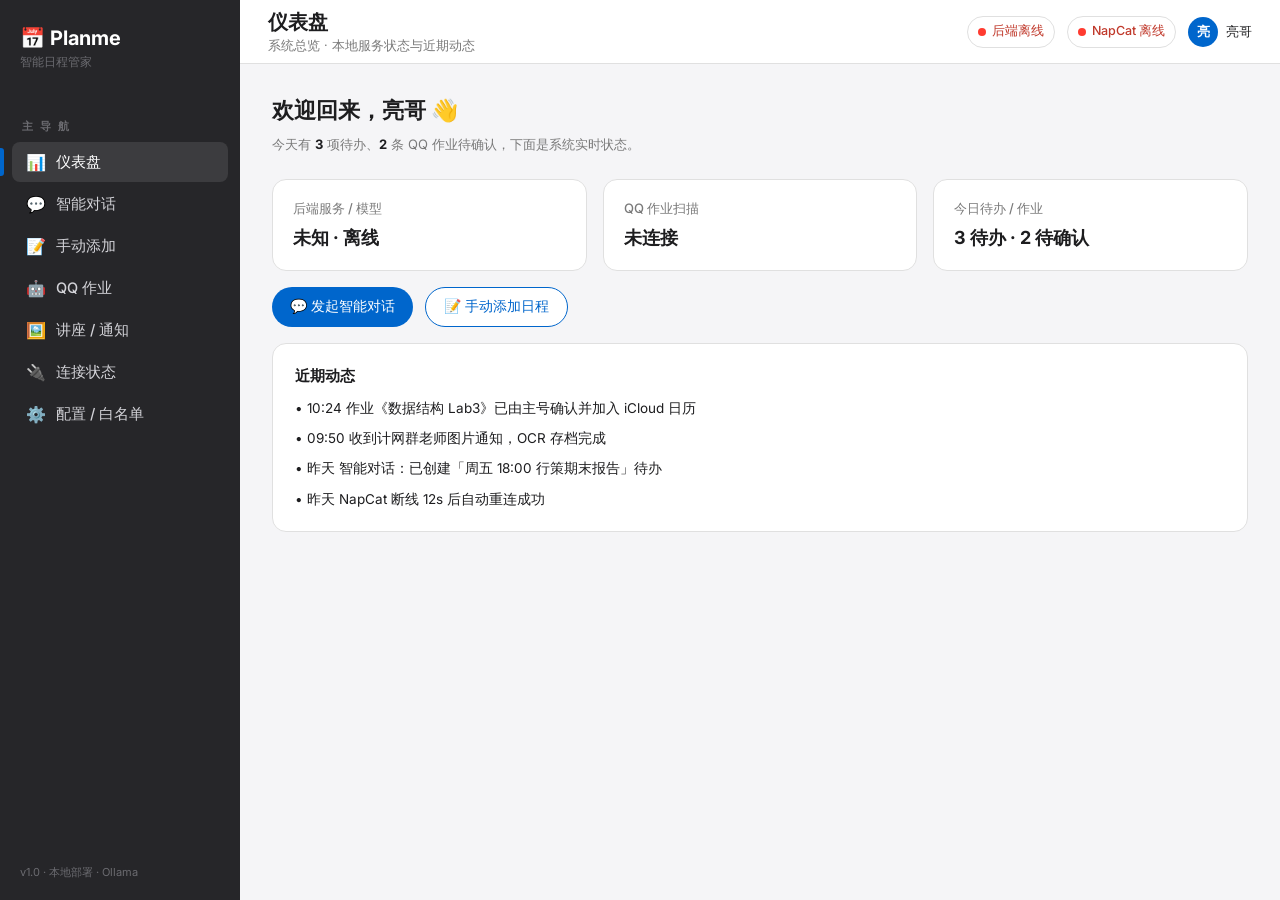
==== web/frontend/index.html @ ec2de853 "feat: 内置前端 SPA 接管 UI，多轮对话记忆 + 白名单在线编辑，移除 Streamlit 过渡方案 - 前端：web/frontend/ 原生 SPA（HTML/CSS/JS），经 app" ====
<!DOCTYPE html>
<html lang="zh-CN">
<head>
  <meta charset="UTF-8" />
  <meta name="viewport" content="width=device-width, initial-scale=1.0" />
  <title>Planme · 智能日程管家</title>
  <link rel="preconnect" href="https://fonts.googleapis.com" />
  <link rel="preconnect" href="https://fonts.gstatic.com" crossorigin />
  <link href="https://fonts.googleapis.com/css2?family=Inter:wght@400;500;600;700&display=swap" rel="stylesheet" />
  <link rel="stylesheet" href="styles.css" />
</head>
<body>
  <div class="app">
    <!-- ============ 侧边栏 ============ -->
    <aside class="sidebar">
      <div class="brand">
        <div class="brand-logo">📅 Planme</div>
        <div class="brand-sub">智能日程管家</div>
      </div>
      <div class="nav-label">主 导 航</div>
      <nav class="nav">
        <a class="nav-item" data-route="dashboard"><span class="nav-bar"></span><span class="nav-ico">📊</span>仪表盘</a>
        <a class="nav-item" data-route="chat"><span class="nav-bar"></span><span class="nav-ico">💬</span>智能对话</a>
        <a class="nav-item" data-route="manual"><span class="nav-bar"></span><span class="nav-ico">📝</span>手动添加</a>
        <a class="nav-item" data-route="homework"><span class="nav-bar"></span><span class="nav-ico">🤖</span>QQ 作业</a>
        <a class="nav-item" data-route="lecture"><span class="nav-bar"></span><span class="nav-ico">🖼️</span>讲座 / 通知</a>
        <a class="nav-item" data-route="status"><span class="nav-bar"></span><span class="nav-ico">🔌</span>连接状态</a>
        <a class="nav-item" data-route="config"><span class="nav-bar"></span><span class="nav-ico">⚙️</span>配置 / 白名单</a>
      </nav>
      <div class="sidebar-foot">v1.0 · 本地部署 · Ollama</div>
    </aside>

    <!-- ============ 主区域 ============ -->
    <div class="main">
      <header class="topbar">
        <div class="topbar-title">
          <div class="tt-main" id="ttMain">仪表盘</div>
          <div class="tt-sub" id="ttSub">系统总览 · 本地服务状态与近期动态</div>
        </div>
        <div class="topbar-right">
          <div class="pill" id="pillBackend"><span class="dot"></span><span class="pill-txt">后端正常</span></div>
          <div class="pill" id="pillNapcat"><span class="dot"></span><span class="pill-txt">NapCat 已连接</span></div>
          <div class="user">
            <div class="user-avatar">亮</div>
            <div class="user-name">亮哥</div>
          </div>
        </div>
      </header>

      <main class="content">
        <!-- ============ 仪表盘 ============ -->
        <section class="page" id="page-dashboard" data-route="dashboard">
          <div class="h1">欢迎回来，亮哥 👋</div>
          <div class="h2">今天有 <b id="dbTodo">3</b> 项待办、<b id="dbHw">2</b> 条 QQ 作业待确认，下面是系统实时状态。</div>
          <div class="card-row">
            <div class="stat-card">
              <div class="stat-label">后端服务 / 模型</div>
              <div class="stat-value" id="dbModel">qwen2.5:7b · 正常</div>
            </div>
            <div class="stat-card">
              <div class="stat-label">QQ 作业扫描</div>
              <div class="stat-value" id="dbScanner">运行中 · 0 待确认</div>
            </div>
            <div class="stat-card">
              <div class="stat-label">今日待办 / 作业</div>
              <div class="stat-value" id="dbToday">3 待办 · 2 待确认</div>
            </div>
          </div>
          <div class="btn-row">
            <button class="btn btn-primary" data-goto="chat">💬 发起智能对话</button>
            <button class="btn btn-outline" data-goto="manual">📝 手动添加日程</button>
          </div>
          <div class="card">
            <div class="card-head">近期动态</div>
            <div class="activity">
              <div class="act-item">• 10:24 作业《数据结构 Lab3》已由主号确认并加入 iCloud 日历</div>
              <div class="act-item">• 09:50 收到计网群老师图片通知，OCR 存档完成</div>
              <div class="act-item">• 昨天 智能对话：已创建「周五 18:00 行策期末报告」待办</div>
              <div class="act-item">• 昨天 NapCat 断线 12s 后自动重连成功</div>
            </div>
          </div>
        </section>

        <!-- ============ 智能对话 ============ -->
        <section class="page hidden" id="page-chat" data-route="chat">
          <div class="chat-wrap">
            <div class="chat-messages" id="chatMessages"></div>
            <div class="chat-input">
              <input id="chatInput" type="text" placeholder="输入日程或需求，例如：明天下午5点图书馆打游戏2小时" autocomplete="off" />
              <button class="btn btn-primary" id="chatSend">发送</button>
            </div>
          </div>
        </section>

        <!-- ============ 手动添加 ============ -->
        <section class="page hidden" id="page-manual" data-route="manual">
          <div class="form-card">
            <div class="form-title">手动添加日程 / 待办</div>
            <div class="form-sub">绕过 AI，直接写入 iCloud 日历（CalDAV）</div>

            <label class="field-label">类型 item_type · Event=日程/会议，Todo=待办/提醒</label>
            <div class="seg" id="manualType">
              <button class="seg-btn active" data-type="Event">📅 Event 日程</button>
              <button class="seg-btn" data-type="Todo">📌 Todo 待办</button>
            </div>

            <label class="field-label">标题 summary *</label>
            <input class="inp" id="mSummary" placeholder="产品需求评审会议" />

            <label class="field-label">开始时间 start_time * · 格式 YYYY-MM-DDTHH:MM:SS（不带时区）</label>
            <div class="row-2">
              <input class="inp" id="mDate" type="date" />
              <input class="inp" id="mTime" type="time" value="18:00" />
            </div>

            <label class="field-label">持续时长 duration_minutes（仅 Event 生效）</label>
            <input class="inp" id="mDuration" placeholder="60（分钟）" />

            <label class="field-label">地点 / 会议链接 location</label>
            <input class="inp" id="mLocation" placeholder="图书馆 / https://meeting.tencent.com/xxx" />

            <label class="field-label">关联 URL url</label>
            <input class="inp" id="mUrl" placeholder="https://example.com/..." />

            <label class="field-label">备注 description</label>
            <textarea class="inp area" id="mDesc" placeholder="可选，填写备注信息…"></textarea>

            <button class="btn btn-primary full" id="manualSubmit">🚀 直接提交至 iCloud</button>
          </div>
        </section>

        <!-- ============ QQ 作业 ============ -->
        <section class="page hidden" id="page-homework" data-route="homework">
          <div class="toolbar">
            <div class="chips" id="hwChips">
              <button class="chip active" data-status="all">全部 <span id="cntAll">0</span></button>
              <button class="chip" data-status="pending">待确认 <span id="cntPending">0</span></button>
              <button class="chip" data-status="confirmed">已确认 <span id="cntConfirmed">0</span></button>
              <button class="chip" data-status="ignored">已忽略 <span id="cntIgnored">0</span></button>
            </div>
            <button class="btn btn-outline sm" id="hwRefresh">🔄 刷新</button>
          </div>
          <div class="card list-card">
            <div class="table-head">
              <div class="th th-sub">科目 / 作业</div>
              <div class="th">截止</div>
              <div class="th">群</div>
              <div class="th">置信度</div>
              <div class="th">状态</div>
            </div>
            <div id="hwRows"></div>
            <div class="empty hidden" id="hwEmpty">暂无作业数据</div>
          </div>
        </section>

        <!-- ============ 讲座 / 通知 ============ -->
        <section class="page hidden" id="page-lecture" data-route="lecture">
          <div class="h2" id="lecNote">白名单群图片经 OCR 后存档于此（Web 只读）。</div>
          <div class="card-grid" id="lecGrid"></div>
          <div class="empty hidden" id="lecEmpty">暂无讲座 / 通知存档</div>
        </section>

        <!-- ============ 连接状态 ============ -->
        <section class="page hidden" id="page-status" data-route="status">
          <div class="h1 sm">连接与运行状态</div>
          <div class="status-list" id="statusList"></div>
          <div class="card">
            <div class="card-head">事件 / 错误日志</div>
            <div class="activity" id="statusLog"></div>
          </div>
          <div class="h1 sm">接口契约速查（前后端数据格式约定）</div>
          <div class="card list-card">
            <div class="table-head">
              <div class="th" style="width:90px">方法</div>
              <div class="th" style="width:280px">路径</div>
              <div class="th">说明 / 请求·响应</div>
            </div>
            <div class="api-row"><div class="th" style="width:90px;color:#1a8f3c;font-weight:700">GET</div><div class="th" style="width:280px;font-weight:600">/api/health</div><div class="th" style="font-weight:400;color:#7a7a7a">健康检查 → {status, agent_model, timezone}</div></div>
            <div class="api-row"><div class="th" style="width:90px;color:#0066cc;font-weight:700">POST</div><div class="th" style="width:280px;font-weight:600">/api/chat</div><div class="th" style="font-weight:400;color:#7a7a7a">自然语言建日程 · 请求 {text, history?} → {status, message, data}</div></div>
            <div class="api-row"><div class="th" style="width:90px;color:#0066cc;font-weight:700">POST</div><div class="th" style="width:280px;font-weight:600">/api/manual-item</div><div class="th" style="font-weight:400;color:#7a7a7a">手动建日程 · 请求 CalendarItemSchema → {status, message, data}</div></div>
            <div class="api-row"><div class="th" style="width:90px;color:#1a8f3c;font-weight:700">GET</div><div class="th" style="width:280px;font-weight:600">/api/homework/items</div><div class="th" style="font-weight:400;color:#7a7a7a">作业落库列表（权威）→ {items:[subject, deadline, status, confidence…]}</div></div>
            <div class="api-row"><div class="th" style="width:90px;color:#1a8f3c;font-weight:700">GET</div><div class="th" style="width:280px;font-weight:600">/api/napcat/status</div><div class="th" style="font-weight:400;color:#7a7a7a">NapCat 连接 / 扫描器运行 → {connected, scanner_running}</div></div>
            <div class="api-row"><div class="th" style="width:90px;color:#1a8f3c;font-weight:700">GET</div><div class="th" style="width:280px;font-weight:600">/api/lecture/notes</div><div class="th" style="font-weight:400;color:#7a7a7a">讲座 OCR 存档 → {notes:[ocr_md, status…], pending}</div></div>
            <div class="api-row"><div class="th" style="width:90px;color:#1a8f3c;font-weight:700">GET/POST</div><div class="th" style="width:280px;font-weight:600">/api/config/whitelist</div><div class="th" style="font-weight:400;color:#7a7a7a">白名单读取 / 更新 → {homework_groups, image_groups}</div></div>
          </div>
        </section>

        <!-- ============ 配置 / 白名单 ============ -->
        <section class="page hidden" id="page-config" data-route="config">
          <div class="h1 sm">配置 / 白名单</div>
          <div class="h2">编辑两个群白名单，保存后重启 homework 扫描器生效。白名单为空 = 关闭对应扫描。</div>

          <div class="card config-card">
            <div class="card-head">🤖 作业扫描群 <span class="muted">qq.group_whitelist</span></div>
            <div class="config-desc">仅这些群、且发送人为老师（群主/管理员或指定 QQ）的作业会被识别。</div>
            <div class="chips-edit" id="hwWhitelist"></div>
            <div class="add-row">
              <input class="inp sm" id="hwAdd" type="number" placeholder="输入群号，如 1103480618" />
              <button class="btn btn-outline sm" id="hwAddBtn">+ 添加</button>
              <button class="btn btn-primary sm" id="hwSaveBtn">💾 保存作业白名单</button>
            </div>
          </div>

          <div class="card config-card">
            <div class="card-head">🖼️ 图片 OCR 群 <span class="muted">image.group_whitelist</span></div>
            <div class="config-desc">这些群里的所有图片都视为讲座/通知，直接落盘 + OCR 存档（不要求发送人身份）。</div>
            <div class="chips-edit" id="imgWhitelist"></div>
            <div class="add-row">
              <input class="inp sm" id="imgAdd" type="number" placeholder="输入群号，如 1104620939" />
              <button class="btn btn-outline sm" id="imgAddBtn">+ 添加</button>
              <button class="btn btn-primary sm" id="imgSaveBtn">💾 保存图片白名单</button>
            </div>
          </div>
        </section>
      </main>
    </div>
  </div>

  <div class="toast hidden" id="toast"></div>
  <script src="app.js"></script>
</body>
</html>
---- web/frontend/styles.css ----
/* ============================================================
   Planme 前端 · 严格还原设计稿视觉
   Apple 极简风：深色侧边栏 + 米白内容区、单一 Action Blue、发丝线卡片
   ============================================================ */
:root {
  --sidebar: #262629;
  --content-bg: #f5f5f7;
  --card-bg: #ffffff;
  --hairline: #e0e0e0;
  --blue: #0066cc;
  --blue-soft: rgba(0, 102, 204, 0.10);
  --text-1: #1d1d1f;
  --text-2: #7a7a7a;
  --nav-text: #d2d2d7;
  --nav-label: #6b6b70;
  --green: #34c759;
  --green-text: #1a8f3c;
  --green-bg: rgba(52, 199, 89, 0.14);
  --amber: #ff9f0a;
  --amber-text: #b86a00;
  --amber-bg: rgba(255, 159, 10, 0.16);
  --red: #ff3b30;
  --red-text: #c0392b;
  --red-bg: rgba(255, 59, 48, 0.14);
  --font: 'Inter', -apple-system, BlinkMacSystemFont, 'SF Pro Display', 'Segoe UI',
          Roboto, 'PingFang SC', 'Microsoft YaHei', sans-serif;
}

* { box-sizing: border-box; margin: 0; padding: 0; }

body {
  font-family: var(--font);
  background: var(--content-bg);
  color: var(--text-1);
  -webkit-font-smoothing: antialiased;
  font-size: 14px;
}

.app { display: flex; min-height: 100vh; }

/* ---------------- 侧边栏 ---------------- */
.sidebar {
  width: 240px;
  flex-shrink: 0;
  background: var(--sidebar);
  display: flex;
  flex-direction: column;
  padding-top: 26px;
  position: sticky;
  top: 0;
  height: 100vh;
}
.brand { padding: 0 20px; }
.brand-logo { font-size: 20px; font-weight: 700; color: #fff; }
.brand-sub { font-size: 12px; color: var(--nav-label); margin-top: 4px; }
.nav-label {
  margin: 48px 22px 8px;
  font-size: 11px;
  font-weight: 600;
  letter-spacing: 2px;
  color: var(--nav-label);
}
.nav { display: flex; flex-direction: column; gap: 2px; }
.nav-item {
  position: relative;
  display: flex;
  align-items: center;
  gap: 10px;
  margin: 0 12px;
  height: 40px;
  padding: 0 14px;
  border-radius: 8px;
  color: var(--nav-text);
  font-size: 14.5px;
  font-weight: 500;
  cursor: pointer;
  text-decoration: none;
  user-select: none;
  transition: background 0.15s;
}
.nav-item:hover { background: rgba(255, 255, 255, 0.06); }
.nav-item.active { background: rgba(255, 255, 255, 0.10); color: #fff; }
.nav-bar {
  position: absolute;
  left: -12px;
  top: 6px;
  width: 4px;
  height: 28px;
  border-radius: 0 3px 3px 0;
  background: var(--blue);
  display: none;
}
.nav-item.active .nav-bar { display: block; }
.nav-ico { font-size: 16px; line-height: 1; }
.sidebar-foot {
  margin-top: auto;
  padding: 20px;
  font-size: 11px;
  color: var(--nav-label);
}

/* ---------------- 主区域 ---------------- */
.main { flex: 1; display: flex; flex-direction: column; min-width: 0; }
.topbar {
  height: 64px;
  flex-shrink: 0;
  display: flex;
  align-items: center;
  justify-content: space-between;
  padding: 0 28px 0 28px;
  background: #fff;
  border-bottom: 1px solid var(--hairline);
}
.topbar-title { display: flex; flex-direction: column; gap: 2px; }
.tt-main { font-size: 20px; font-weight: 700; color: var(--text-1); }
.tt-sub { font-size: 12.5px; color: var(--text-2); }
.topbar-right { display: flex; align-items: center; gap: 12px; }
.pill {
  display: flex; align-items: center; gap: 6px;
  height: 32px; padding: 0 10px;
  background: #fff; border: 1px solid var(--hairline);
  border-radius: 16px; font-size: 12.5px; font-weight: 500; color: var(--text-1);
}
.pill .dot { width: 8px; height: 8px; border-radius: 9999px; background: var(--green); }
.pill.off .dot { background: var(--red); }
.pill.off .pill-txt { color: var(--red-text); }
.user { display: flex; align-items: center; gap: 8px; }
.user-avatar {
  width: 30px; height: 30px; border-radius: 9999px;
  background: var(--blue); color: #fff;
  display: flex; align-items: center; justify-content: center;
  font-size: 13px; font-weight: 700;
}
.user-name { font-size: 13px; font-weight: 500; }

.content { flex: 1; overflow-y: auto; }
.page { padding: 32px; }
.page.hidden { display: none; }

/* ---------------- 标题 / 文本 ---------------- */
.h1 { font-size: 22px; font-weight: 700; margin-bottom: 8px; }
.h1.sm { font-size: 16px; margin-top: 24px; }
.h2 { font-size: 13px; color: var(--text-2); margin-bottom: 24px; line-height: 1.6; }
b { color: var(--text-1); }

/* ---------------- 卡片 ---------------- */
.card {
  background: var(--card-bg);
  border: 1px solid var(--hairline);
  border-radius: 14px;
  padding: 22px;
  margin-bottom: 16px;
}
.card-head { font-size: 15px; font-weight: 700; margin-bottom: 12px; }
.muted { font-size: 12px; color: var(--text-2); font-weight: 400; margin-left: 6px; }

.card-row { display: flex; gap: 16px; margin-bottom: 16px; }
.stat-card {
  flex: 1;
  background: #fff; border: 1px solid var(--hairline); border-radius: 14px;
  padding: 20px;
}
.stat-label { font-size: 13px; font-weight: 500; color: var(--text-2); margin-bottom: 8px; }
.stat-value { font-size: 18px; font-weight: 700; color: var(--text-1); }

.btn-row { display: flex; gap: 12px; margin-bottom: 16px; }
.btn {
  display: inline-flex; align-items: center; justify-content: center; gap: 6px;
  height: 40px; padding: 0 18px;
  border: none; border-radius: 9999px;
  font-family: var(--font); font-size: 14px; font-weight: 500; cursor: pointer;
  transition: opacity 0.15s, background 0.15s;
}
.btn.sm { height: 34px; padding: 0 14px; font-size: 13px; }
.btn.full { width: 100%; margin-top: 8px; height: 48px; font-size: 15px; font-weight: 600; }
.btn-primary { background: var(--blue); color: #fff; }
.btn-primary:hover { opacity: 0.9; }
.btn-outline { background: #fff; color: var(--blue); border: 1px solid var(--blue); }
.btn-outline:hover { background: var(--blue-soft); }

.activity { display: flex; flex-direction: column; gap: 10px; }
.act-item { font-size: 13.5px; color: var(--text-1); line-height: 1.5; }

/* ---------------- 对话 ---------------- */
.chat-wrap { display: flex; flex-direction: column; height: calc(100vh - 64px - 64px); }
.chat-messages { flex: 1; overflow-y: auto; display: flex; flex-direction: column; gap: 16px; padding: 24px; }
.msg {
  max-width: 620px; padding: 14px 16px; border-radius: 14px; font-size: 14px; line-height: 1.55;
  background: #fff; border: 1px solid var(--hairline);
}
.msg.user { align-self: flex-end; background: var(--blue); color: #fff; border: none; }
.msg.assistant { align-self: flex-start; }
.msg .item-card {
  margin-top: 10px; padding: 12px 14px; border-radius: 10px;
  background: var(--content-bg); display: flex; flex-direction: column; gap: 6px;
}
.msg .item-card .ic-title { font-size: 13.5px; font-weight: 600; }
.msg .item-card .ic-row { font-size: 13px; color: var(--text-2); }
.msg .ic-emoji { margin-right: 6px; }
.typing { align-self: flex-start; display: flex; gap: 4px; padding: 14px 16px; }
.typing span { width: 7px; height: 7px; border-radius: 9999px; background: var(--text-2); animation: blink 1.2s infinite; }
.typing span:nth-child(2) { animation-delay: 0.2s; }
.typing span:nth-child(3) { animation-delay: 0.4s; }
@keyframes blink { 0%, 60%, 100% { opacity: 0.3; } 30% { opacity: 1; } }

.chat-input {
  display: flex; align-items: center; gap: 12px;
  margin: 16px 24px 24px; padding: 8px 8px 8px 20px;
  background: #fff; border: 1px solid var(--hairline); border-radius: 9999px;
}
.chat-input input {
  flex: 1; border: none; outline: none; font-family: var(--font);
  font-size: 14px; color: var(--text-1); background: transparent;
}

/* ---------------- 表单 ---------------- */
.form-card {
  width: 720px; max-width: 100%;
  margin: 0 auto;
  background: #fff; border: 1px solid var(--hairline); border-radius: 16px;
  padding: 32px;
  display: flex; flex-direction: column; gap: 16px;
}
.form-title { font-size: 18px; font-weight: 700; }
.form-sub { font-size: 13px; color: var(--text-2); margin-top: -8px; }
.field-label { font-size: 13px; font-weight: 500; color: var(--text-2); margin-top: 6px; }
.inp {
  width: 100%; padding: 12px 14px;
  border: 1px solid var(--hairline); border-radius: 10px;
  font-family: var(--font); font-size: 14px; color: var(--text-1);
  background: var(--content-bg); outline: none;
}
.inp:focus { border-color: var(--blue); background: #fff; }
.area { height: 88px; resize: vertical; }
.row-2 { display: flex; gap: 12px; }
.row-2 .inp { flex: 1; }
.seg { display: flex; gap: 8px; }
.seg-btn {
  flex: 1; padding: 10px; border: 1px solid var(--hairline); border-radius: 10px;
  background: var(--content-bg); font-family: var(--font); font-size: 14px; font-weight: 500;
  color: var(--text-1); cursor: pointer;
}
.seg-btn.active { background: var(--blue); color: #fff; border-color: var(--blue); }

/* ---------------- 工具栏 / chips ---------------- */
.toolbar { display: flex; align-items: center; justify-content: space-between; gap: 12px; margin-bottom: 16px; }
.chips { display: flex; gap: 8px; flex-wrap: wrap; }
.chip {
  display: inline-flex; align-items: center; gap: 4px;
  padding: 8px 16px; border-radius: 9999px;
  background: #fff; border: 1px solid var(--hairline);
  font-family: var(--font); font-size: 13px; font-weight: 500; color: var(--text-1); cursor: pointer;
}
.chip.active { background: var(--blue); color: #fff; border-color: var(--blue); }

/* ---------------- 列表 / 表格 ---------------- */
.list-card { padding: 8px; }
.table-head, .api-row {
  display: flex; align-items: center; gap: 16px;
  padding: 12px 16px;
}
.table-head { border-bottom: 1px solid var(--hairline); }
.th { font-size: 12.5px; font-weight: 600; color: var(--text-2); }
.th-sub { width: 400px; }
.table-head .th:not(.th-sub) { width: 150px; }
.api-row { border-bottom: 1px solid var(--hairline); }
.api-row:last-child { border-bottom: none; }
.row-item {
  display: flex; align-items: center; gap: 16px;
  padding: 12px 16px; border-bottom: 1px solid var(--hairline);
}
.row-item:last-child { border-bottom: none; }
.ri-sub { width: 400px; display: flex; flex-direction: column; gap: 2px; }
.ri-title { font-size: 14px; font-weight: 600; }
.ri-desc { font-size: 12px; color: var(--text-2); }
.ri-cell { width: 150px; font-size: 13px; color: var(--text-1); }
.ri-cell.muted-cell { color: var(--text-2); }

.badge {
  display: inline-flex; align-items: center; justify-content: center;
  min-width: 120px; padding: 6px 12px; border-radius: 9999px;
  font-size: 12.5px; font-weight: 500;
}
.badge.green { background: var(--green-bg); color: var(--green-text); }
.badge.amber { background: var(--amber-bg); color: var(--amber-text); }
.badge.red { background: var(--red-bg); color: var(--red-text); }
.badge.gray { background: rgba(0,0,0,0.06); color: var(--text-2); }

/* ---------------- 讲座卡片 ---------------- */
.card-grid { display: grid; grid-template-columns: 1fr 1fr; gap: 16px; }
.note-card {
  background: #fff; border: 1px solid var(--hairline); border-radius: 14px;
  padding: 18px; display: flex; flex-direction: column; gap: 10px;
}
.note-top { display: flex; align-items: center; justify-content: space-between; }
.note-group { font-size: 14px; font-weight: 600; }
.note-time { font-size: 12px; color: var(--text-2); margin-bottom: 4px; }
.note-ocr {
  background: var(--content-bg); border-radius: 8px; padding: 12px;
  font-size: 13px; color: var(--text-1); white-space: pre-wrap; line-height: 1.55;
  max-height: 180px; overflow-y: auto;
}
.note-foot { font-size: 12px; color: var(--blue); word-break: break-all; }

/* ---------------- 连接状态 ---------------- */
.status-list { display: flex; flex-direction: column; gap: 12px; margin-bottom: 8px; }
.status-item {
  display: flex; align-items: center; justify-content: space-between;
  padding: 16px 20px; border: 1px solid var(--hairline); border-radius: 12px; background: #fff;
}
.status-label { font-size: 14px; font-weight: 500; }
.status-val { font-size: 15px; font-weight: 600; color: var(--green-text); }
.status-val.off { color: var(--red-text); }

/* ---------------- 配置 / 白名单 ---------------- */
.config-card { padding: 22px; }
.config-desc { font-size: 13px; color: var(--text-2); margin: 4px 0 14px; line-height: 1.5; }
.chips-edit { display: flex; flex-wrap: wrap; gap: 8px; margin-bottom: 12px; min-height: 8px; }
.tag {
  display: inline-flex; align-items: center; gap: 8px;
  padding: 6px 8px 6px 14px; border-radius: 9999px;
  background: var(--blue-soft); color: var(--blue); font-size: 13px; font-weight: 500;
}
.tag .rm {
  width: 18px; height: 18px; border-radius: 9999px; border: none; cursor: pointer;
  background: rgba(0,102,204,0.15); color: var(--blue); font-size: 13px; line-height: 1;
  display: flex; align-items: center; justify-content: center;
}
.tag .rm:hover { background: rgba(0,102,204,0.3); }
.add-row { display: flex; gap: 8px; align-items: center; }
.inp.sm { flex: 1; max-width: 320px; }

/* ---------------- 空态 / 提示 ---------------- */
.empty { padding: 40px; text-align: center; color: var(--text-2); font-size: 14px; }
.hidden { display: none !important; }
.toast {
  position: fixed; bottom: 28px; left: 50%; transform: translateX(-50%);
  background: #1d1d1f; color: #fff; padding: 12px 20px; border-radius: 10px;
  font-size: 13.5px; z-index: 999; box-shadow: 0 8px 24px rgba(0,0,0,0.2);
}
.toast.err { background: var(--red-text); }
.toast.ok { background: var(--green-text); }
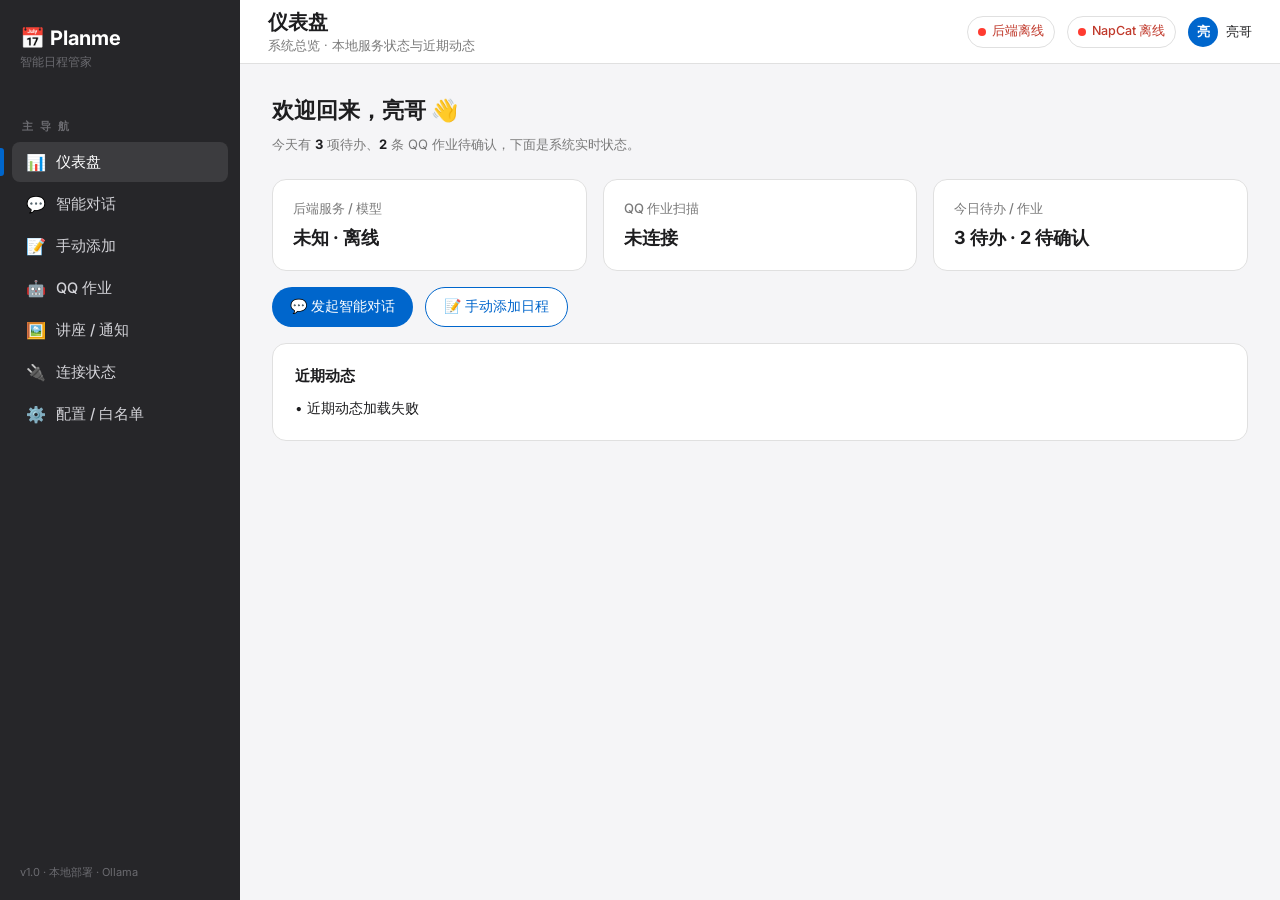
==== commit a10a7b64: "feat(web): 仪表盘近期动态改为真实数据动态更新 - 新增 /api/activity 接口，聚合 homework_items 与 lecture_notes 最近 N 天事件 - 支持展示" ====
--- a/web/frontend/index.html
+++ b/web/frontend/index.html
@@ -7,7 +7,7 @@
   <link rel="preconnect" href="https://fonts.googleapis.com" />
   <link rel="preconnect" href="https://fonts.gstatic.com" crossorigin />
   <link href="https://fonts.googleapis.com/css2?family=Inter:wght@400;500;600;700&display=swap" rel="stylesheet" />
-  <link rel="stylesheet" href="styles.css" />
+  <link rel="stylesheet" href="styles.css?v=2" />
 </head>
 <body>
   <div class="app">
@@ -72,11 +72,8 @@
           </div>
           <div class="card">
             <div class="card-head">近期动态</div>
-            <div class="activity">
-              <div class="act-item">• 10:24 作业《数据结构 Lab3》已由主号确认并加入 iCloud 日历</div>
-              <div class="act-item">• 09:50 收到计网群老师图片通知，OCR 存档完成</div>
-              <div class="act-item">• 昨天 智能对话：已创建「周五 18:00 行策期末报告」待办</div>
-              <div class="act-item">• 昨天 NapCat 断线 12s 后自动重连成功</div>
+            <div class="activity" id="activityList">
+              <div class="act-item">• 加载中…</div>
             </div>
           </div>
         </section>
@@ -217,6 +214,6 @@
   </div>
 
   <div class="toast hidden" id="toast"></div>
-  <script src="app.js"></script>
+  <script src="app.js?v=2"></script>
 </body>
 </html>
--- a/web/frontend/styles.css
+++ b/web/frontend/styles.css
@@ -297,9 +297,37 @@
 .note-time { font-size: 12px; color: var(--text-2); margin-bottom: 4px; }
 .note-ocr {
   background: var(--content-bg); border-radius: 8px; padding: 12px;
-  font-size: 13px; color: var(--text-1); white-space: pre-wrap; line-height: 1.55;
+  font-size: 13px; color: var(--text-1); line-height: 1.55;
   max-height: 180px; overflow-y: auto;
 }
+.note-ocr > *:first-child { margin-top: 0; }
+.note-ocr > *:last-child { margin-bottom: 0; }
+
+/* Markdown 渲染样式 */
+.md-p { margin: 0.4em 0; }
+.md-h1, .md-h2, .md-h3, .md-h4, .md-h5, .md-h6 {
+  margin: 0.6em 0 0.3em; font-weight: 700; color: var(--text-1);
+}
+.md-h1 { font-size: 1.25em; }
+.md-h2 { font-size: 1.15em; }
+.md-h3 { font-size: 1.08em; }
+.md-h4, .md-h5, .md-h6 { font-size: 1em; }
+.md-ul, .md-ol { margin: 0.4em 0; padding-left: 1.4em; }
+.md-ul li, .md-ol li { margin: 0.2em 0; }
+.md-strong { font-weight: 700; }
+.md-em { font-style: italic; }
+.md-code {
+  background: rgba(0,0,0,0.05); border-radius: 6px; padding: 8px 10px;
+  font-family: ui-monospace, SFMono-Regular, Menlo, Monaco, Consolas, monospace;
+  font-size: 0.92em; white-space: pre-wrap; overflow-x: auto;
+  display: block; margin: 0.4em 0;
+}
+.md-code-inline {
+  background: rgba(0,0,0,0.05); border-radius: 4px; padding: 1px 4px;
+  font-family: ui-monospace, SFMono-Regular, Menlo, Monaco, Consolas, monospace;
+  font-size: 0.92em;
+}
+
 .note-foot { font-size: 12px; color: var(--blue); word-break: break-all; }
 
 /* ---------------- 连接状态 ---------------- */
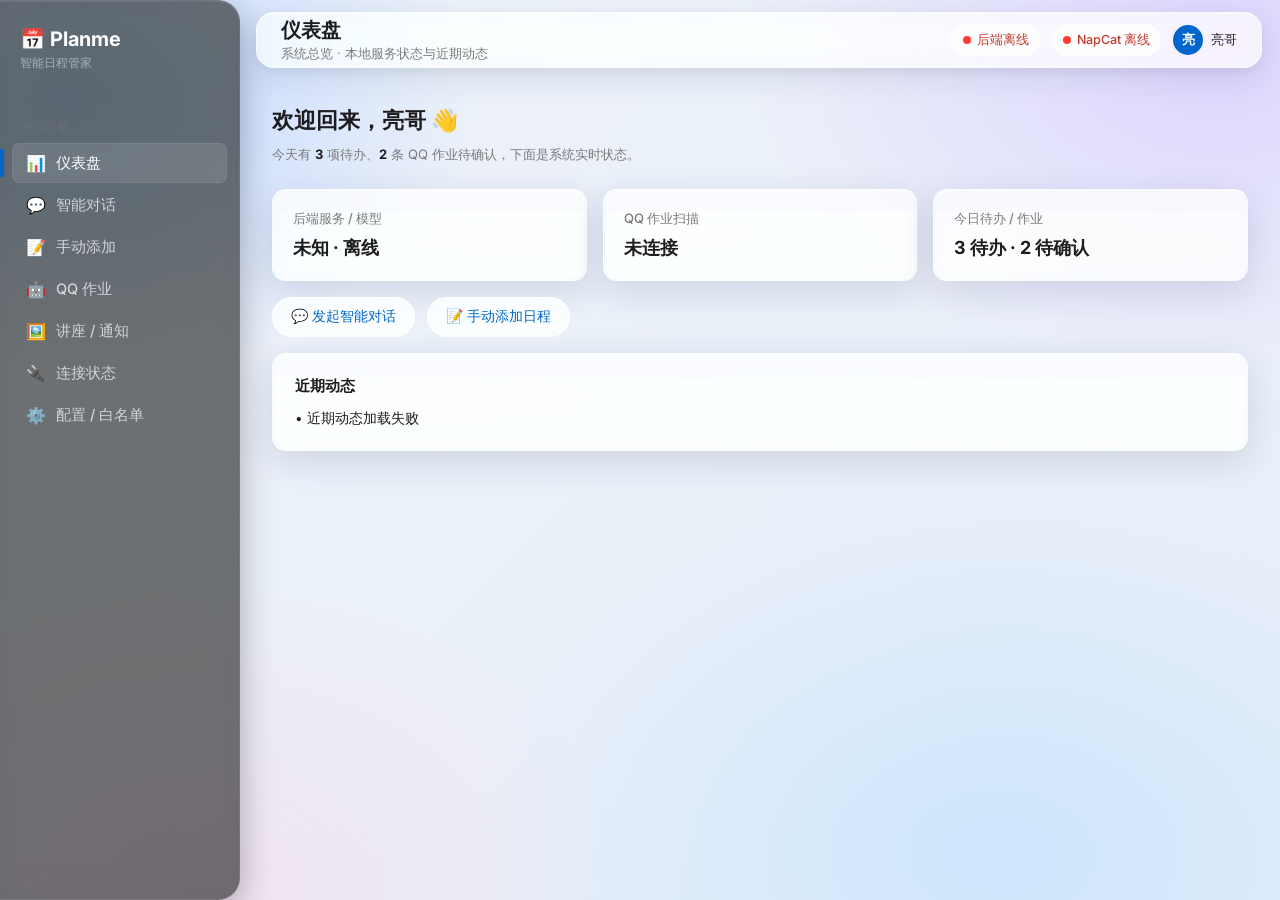
==== commit 22c63ef0: "feat(web): 前端接入 Liquid Glass 玻璃风格 - styles.css: 侧边栏/顶栏/卡片/气泡等面板改半透明玻璃（磨砂+高光+四边色散），   加入流体渐变背景、光标聚光灯、" ====
--- a/web/frontend/index.html
+++ b/web/frontend/index.html
@@ -7,9 +7,26 @@
   <link rel="preconnect" href="https://fonts.googleapis.com" />
   <link rel="preconnect" href="https://fonts.gstatic.com" crossorigin />
   <link href="https://fonts.googleapis.com/css2?family=Inter:wght@400;500;600;700&display=swap" rel="stylesheet" />
-  <link rel="stylesheet" href="styles.css?v=2" />
+  <link rel="stylesheet" href="styles.css?v=7" />
 </head>
 <body>
+  <!-- Liquid Glass SVG filter: edge refraction via turbulence + displacement -->
+  <svg style="position:absolute;width:0;height:0;overflow:hidden;" aria-hidden="true">
+    <defs>
+      <filter id="pmGlassRefraction" x="-20%" y="-20%" width="140%" height="140%" color-interpolation-filters="sRGB">
+        <feGaussianBlur in="SourceGraphic" stdDeviation="12" result="blur"/>
+        <feColorMatrix in="blur" type="saturate" values="1.65" result="sat"/>
+        <feComponentTransfer in="sat" result="bright">
+          <feFuncR type="linear" slope="1.06" intercept="0"/>
+          <feFuncG type="linear" slope="1.06" intercept="0"/>
+          <feFuncB type="linear" slope="1.06" intercept="0"/>
+        </feComponentTransfer>
+        <feTurbulence type="fractalNoise" baseFrequency="0.012" numOctaves="2" seed="7" result="noise"/>
+        <feDisplacementMap in="bright" in2="noise" scale="16" xChannelSelector="R" yChannelSelector="G"/>
+      </filter>
+    </defs>
+  </svg>
+
   <div class="app">
     <!-- ============ 侧边栏 ============ -->
     <aside class="sidebar">
@@ -67,7 +84,7 @@
             </div>
           </div>
           <div class="btn-row">
-            <button class="btn btn-primary" data-goto="chat">💬 发起智能对话</button>
+            <button class="btn btn-outline" data-goto="chat">💬 发起智能对话</button>
             <button class="btn btn-outline" data-goto="manual">📝 手动添加日程</button>
           </div>
           <div class="card">
@@ -214,6 +231,29 @@
   </div>
 
   <div class="toast hidden" id="toast"></div>
-  <script src="app.js?v=2"></script>
+  <script src="app.js?v=7"></script>
+  <script>
+    /* Liquid Glass 光标聚光灯：给玻璃面板挂 .spot，监听 pointermove 写入
+       --mx/--my（径向渐变中心）。被动监听 + 默认在视窗外，无开销时不显示。 */
+    (function () {
+      var sel = '.card,.stat-card,.form-card,.note-card,.status-item,.pill,' +
+                '.chip,.btn-outline,.chat-input,.msg.assistant,.list-card,' +
+                '.config-card,.sidebar,.topbar,.nav-item';
+      document.querySelectorAll(sel).forEach(function (el) {
+        el.classList.add('spot');
+        el.style.setProperty('--mx', '-999px');
+        el.style.setProperty('--my', '-999px');
+        el.addEventListener('pointermove', function (e) {
+          var r = el.getBoundingClientRect();
+          el.style.setProperty('--mx', (e.clientX - r.left) + 'px');
+          el.style.setProperty('--my', (e.clientY - r.top) + 'px');
+        }, { passive: true });
+        el.addEventListener('pointerleave', function () {
+          el.style.setProperty('--mx', '-999px');
+          el.style.setProperty('--my', '-999px');
+        });
+      });
+    })();
+  </script>
 </body>
 </html>
--- a/web/frontend/styles.css
+++ b/web/frontend/styles.css
@@ -42,17 +42,30 @@
 .sidebar {
   width: 240px;
   flex-shrink: 0;
-  background: var(--sidebar);
   display: flex;
   flex-direction: column;
   padding-top: 26px;
   position: sticky;
   top: 0;
   height: 100vh;
+  /* 悬浮玻璃：从左侧浮出，右侧圆角 + 投影与主内容区分层 */
+  border-radius: 0 22px 22px 0;
+  background-color: rgba(38, 38, 41, 0.30);
+  -webkit-backdrop-filter: blur(34px) saturate(165%) brightness(1.06);
+  backdrop-filter: blur(34px) saturate(165%) brightness(1.06);
+  box-shadow:
+    inset 0 1px 0 rgba(255, 255, 255, 0.12),
+    inset -1px 0 0 rgba(255, 255, 255, 0.10),
+    inset 0 0 0 0.5px rgba(255, 255, 255, 0.22),
+    16px 0 42px rgba(2, 6, 14, 0.16),
+    0 24px 60px rgba(2, 6, 14, 0.12);
+  border: 1px solid rgba(255, 255, 255, 0.08);
+  border-left: none;
+  overflow: hidden;
 }
 .brand { padding: 0 20px; }
 .brand-logo { font-size: 20px; font-weight: 700; color: #fff; }
-.brand-sub { font-size: 12px; color: var(--nav-label); margin-top: 4px; }
+.brand-sub { font-size: 12px; color: rgba(255, 255, 255, 0.48); margin-top: 4px; }
 .nav-label {
   margin: 48px 22px 8px;
   font-size: 11px;
@@ -78,8 +91,15 @@
   user-select: none;
   transition: background 0.15s;
 }
-.nav-item:hover { background: rgba(255, 255, 255, 0.06); }
-.nav-item.active { background: rgba(255, 255, 255, 0.10); color: #fff; }
+.nav-item:hover {
+  background: rgba(255, 255, 255, 0.07);
+  box-shadow: inset 0 0 0 0.5px rgba(255, 255, 255, 0.10);
+}
+.nav-item.active {
+  background: rgba(255, 255, 255, 0.11);
+  color: #fff;
+  box-shadow: inset 0 0 0 0.5px rgba(255, 255, 255, 0.13);
+}
 .nav-bar {
   position: absolute;
   left: -12px;
@@ -100,16 +120,21 @@
 }
 
 /* ---------------- 主区域 ---------------- */
-.main { flex: 1; display: flex; flex-direction: column; min-width: 0; }
+.main {
+  flex: 1;
+  display: flex;
+  flex-direction: column;
+  min-width: 0;
+  padding-top: 12px;
+}
 .topbar {
-  height: 64px;
+  height: 56px;
   flex-shrink: 0;
   display: flex;
   align-items: center;
   justify-content: space-between;
-  padding: 0 28px 0 28px;
+  padding: 0 24px;
   background: #fff;
-  border-bottom: 1px solid var(--hairline);
 }
 .topbar-title { display: flex; flex-direction: column; gap: 2px; }
 .tt-main { font-size: 20px; font-weight: 700; color: var(--text-1); }
@@ -134,7 +159,7 @@
 .user-name { font-size: 13px; font-weight: 500; }
 
 .content { flex: 1; overflow-y: auto; }
-.page { padding: 32px; }
+.page { padding: 24px 32px 32px 32px; }
 .page.hidden { display: none; }
 
 /* ---------------- 标题 / 文本 ---------------- */
@@ -327,6 +352,15 @@
   font-family: ui-monospace, SFMono-Regular, Menlo, Monaco, Consolas, monospace;
   font-size: 0.92em;
 }
+.md-table {
+  width: 100%; border-collapse: collapse; margin: 0.5em 0; font-size: 0.95em;
+}
+.md-table th, .md-table td {
+  border: 1px solid var(--hairline); padding: 6px 8px; vertical-align: top;
+}
+.md-table thead { background: rgba(0,0,0,0.03); }
+.md-table th { font-weight: 600; color: var(--text-1); }
+.md-table tbody tr:nth-child(even) { background: rgba(0,0,0,0.015); }
 
 .note-foot { font-size: 12px; color: var(--blue); word-break: break-all; }
 
@@ -368,3 +402,147 @@
 }
 .toast.err { background: var(--red-text); }
 .toast.ok { background: var(--green-text); }
+
+/* ============================================================
+   Planme · Liquid Glass 主题层（叠加，可整体移除）
+   思路：固定渐变流体背景 + 各面板转为半透明玻璃
+   磨砂基底 backdrop-filter(blur+saturate+brightness)
+   + 镜面高光 + 四边色散 + 0.5px ring + 悬浮投影
+   + 光标聚光灯（由 index.html 内联脚本写入 --mx/--my）
+   不改动布局、不破坏可读性（高不透明度填充 + 低对比渐变）
+   ============================================================ */
+:root {
+  --glass-blur: 22px;          /* 模糊半径（Apple 控制中心/菜单栏档 18~24px） */
+  --glass-sat: 165%;           /* 饱和度补偿：blur 会去色，必须拉回 */
+  --glass-bright: 1.06;        /* 提亮，避免玻璃发灰 */
+  --glass-tint: 255, 255, 255; /* 亮色玻璃染色 RGB */
+  --glass-spec: rgba(255, 255, 255, 0.7);   /* 顶部高光线 */
+  --glass-ring: rgba(255, 255, 255, 0.45);  /* 0.5px 极细玻璃边 */
+  --glass-shadow: 0 10px 34px rgba(31, 45, 80, 0.14);
+  --spot-color: rgba(120, 170, 255, 0.20);  /* 光标聚光灯颜色 */
+}
+
+/* —— 固定流体背景（柔和 mesh，缓慢漂移；尊重减弱动效偏好） —— */
+body::before {
+  content: "";
+  position: fixed;
+  inset: -20%;
+  z-index: -1;
+  background:
+    radial-gradient(38% 38% at 18% 22%, rgba(94, 150, 255, 0.30), transparent 60%),
+    radial-gradient(42% 42% at 82% 18%, rgba(180, 140, 255, 0.26), transparent 62%),
+    radial-gradient(46% 46% at 70% 82%, rgba(120, 200, 255, 0.24), transparent 64%),
+    radial-gradient(40% 40% at 25% 85%, rgba(255, 180, 200, 0.20), transparent 62%),
+    linear-gradient(135deg, #eef2f9, #e9eef7);
+  filter: saturate(115%);
+  animation: pmFluid 26s ease-in-out infinite alternate;
+}
+@keyframes pmFluid {
+  0%   { transform: translate3d(-2%, -1%, 0) scale(1.05); }
+  100% { transform: translate3d(3%, 2%, 0) scale(1.12); }
+}
+@media (prefers-reduced-motion: reduce) {
+  body::before { animation: none; }
+}
+
+/* —— 玻璃通用：磨砂基底 + 隔离模糊 —— */
+.glass,
+.sidebar, .topbar,
+.card, .stat-card, .form-card, .note-card, .status-item,
+.pill, .chip, .btn-outline, .chat-input, .msg,
+.seg-btn, .tag, .list-card, .config-card {
+  position: relative;
+  isolation: isolate;
+  -webkit-backdrop-filter: blur(var(--glass-blur)) saturate(var(--glass-sat)) brightness(var(--glass-bright));
+  backdrop-filter: blur(var(--glass-blur)) saturate(var(--glass-sat)) brightness(var(--glass-bright));
+}
+
+/* —— 侧边栏：深色玻璃 —— */
+.sidebar {
+  background-color: rgba(38, 38, 41, 0.66);
+  -webkit-backdrop-filter: blur(26px) saturate(140%);
+  backdrop-filter: blur(26px) saturate(140%);
+  box-shadow:
+    inset 0 1px 0 rgba(255, 255, 255, 0.10),
+    0 10px 34px rgba(2, 6, 14, 0.30);
+}
+
+/* —— 顶栏：圆角浮岛玻璃 —— */
+.topbar {
+  margin: 0 18px 14px 16px;
+  border-radius: 18px;
+  background-color: rgba(255, 255, 255, 0.60);
+  -webkit-backdrop-filter: blur(26px) saturate(170%) brightness(1.06);
+  backdrop-filter: blur(26px) saturate(170%) brightness(1.06);
+  box-shadow:
+    inset 0 1px 0 rgba(255, 255, 255, 0.72),
+    inset 0 0 0 0.5px rgba(255, 255, 255, 0.45),
+    0 10px 30px rgba(31, 45, 80, 0.10),
+    0 4px 12px rgba(31, 45, 80, 0.06);
+  border: 1px solid rgba(255, 255, 255, 0.48);
+}
+
+/* —— 卡片类：亮色玻璃 + 高光 + 四边色散 + ring + 投影 —— */
+.card, .stat-card, .form-card, .note-card, .status-item,
+.list-card, .config-card {
+  background-color: rgba(var(--glass-tint), 0.74);
+  border: 1px solid rgba(255, 255, 255, 0.55);
+  box-shadow:
+    inset 0 1px 0 var(--glass-spec),
+    inset 1px 0 0 rgba(0, 200, 255, 0.07),
+    inset -1px 0 0 rgba(255, 90, 200, 0.07),
+    inset 0 -1px 0 rgba(120, 255, 160, 0.05),
+    inset 0 0 0 0.5px var(--glass-ring),
+    var(--glass-shadow);
+}
+
+/* —— 胶囊 / 标签 / 分段按钮 / 输入框：轻玻璃 —— */
+.pill, .chip, .btn-outline, .seg-btn {
+  background-color: rgba(var(--glass-tint), 0.70);
+  border: 1px solid rgba(255, 255, 255, 0.55);
+  box-shadow:
+    inset 0 1px 0 rgba(255, 255, 255, 0.6),
+    inset 0 0 0 0.5px var(--glass-ring);
+}
+.seg-btn { background-color: rgba(var(--glass-tint), 0.55); }
+
+/* —— 对话气泡 —— */
+.msg.assistant {
+  background-color: rgba(var(--glass-tint), 0.80);
+  border: 1px solid rgba(255, 255, 255, 0.55);
+  box-shadow:
+    inset 0 1px 0 rgba(255, 255, 255, 0.6),
+    inset 0 0 0 0.5px var(--glass-ring),
+    var(--glass-shadow);
+}
+.msg.user {
+  -webkit-backdrop-filter: blur(10px) saturate(150%);
+  backdrop-filter: blur(10px) saturate(150%);
+  background-color: rgba(0, 102, 204, 0.82);
+  box-shadow:
+    inset 0 1px 0 rgba(255, 255, 255, 0.25),
+    var(--glass-shadow);
+}
+
+/* —— 光标聚光灯（写入 --mx/--my；默认在视窗外，不显示） —— */
+.spot {
+  background-image: radial-gradient(
+    170px circle at var(--mx, -999px) var(--my, -999px),
+    var(--spot-color), transparent 70%);
+}
+
+/* —— 主内容区透明，露出流体背景，让玻璃"浮"在上面 —— */
+.content { background: transparent; }
+.app { background: transparent; }
+
+/* —— 高端浏览器：SVG 边缘折射（仅 Chromium 支持 backdrop-filter:url） —— */
+@supports ((-webkit-backdrop-filter: url("#pmGlassRefraction")) or (backdrop-filter: url("#pmGlassRefraction"))) {
+  .glass,
+  .sidebar, .topbar,
+  .card, .stat-card, .form-card, .note-card, .status-item,
+  .pill, .chip, .btn-outline, .chat-input, .msg,
+  .seg-btn, .tag, .list-card, .config-card {
+    -webkit-backdrop-filter: url("#pmGlassRefraction");
+    backdrop-filter: url("#pmGlassRefraction");
+  }
+}
